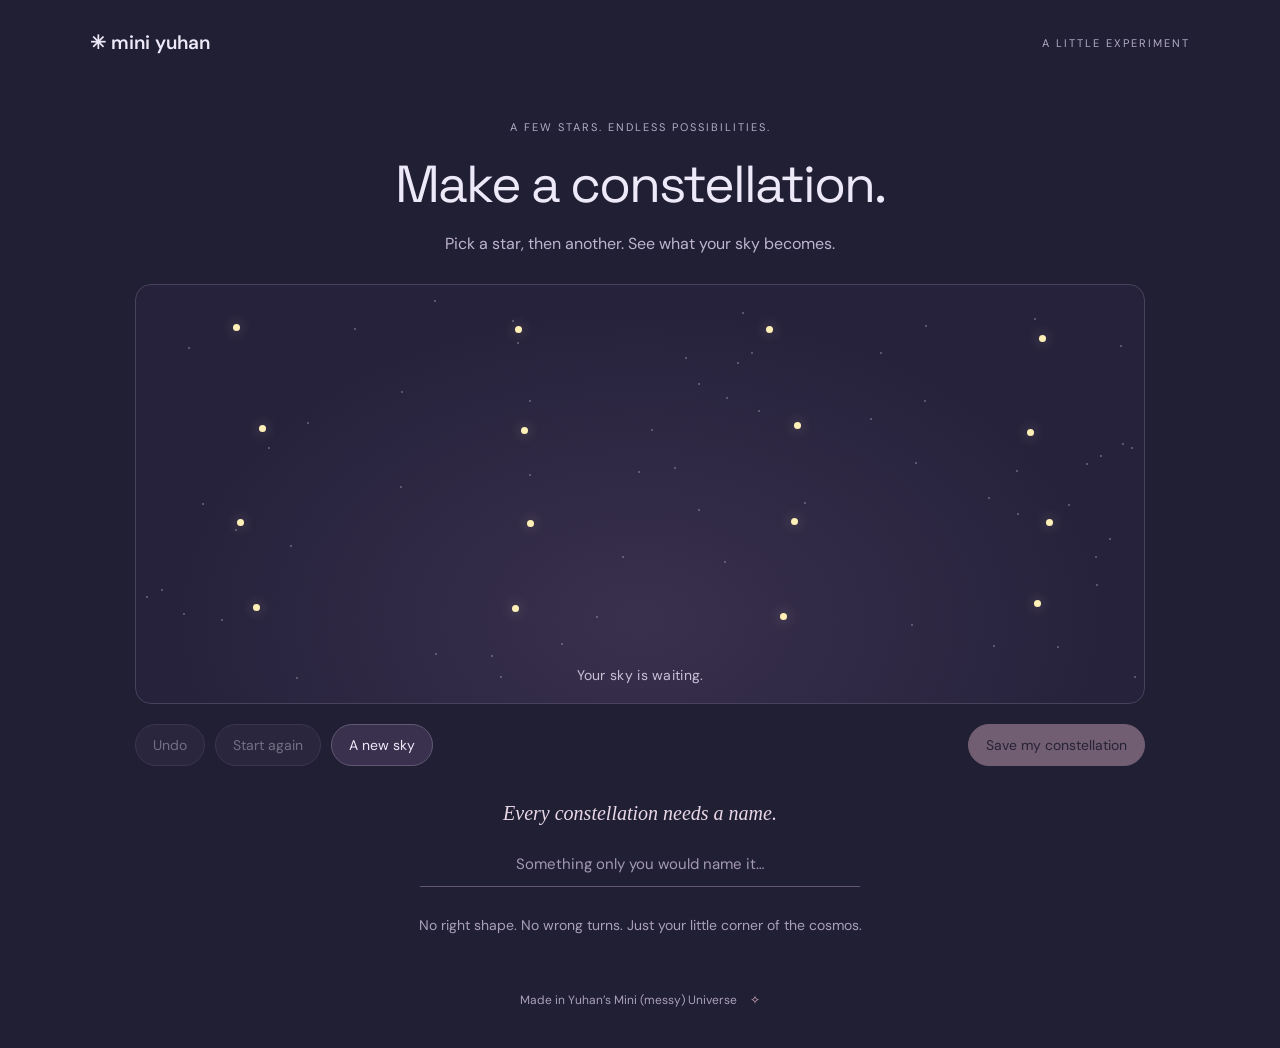
==== constellation/index.html @ 7f007862 "Add playable constellation experiment" ====
<!doctype html>
<html lang="en"><head><meta charset="utf-8"><meta name="viewport" content="width=device-width,initial-scale=1"><title>Make a constellation · Mini Yuhan</title><link rel="icon" href="../icon.svg"><link rel="stylesheet" href="constellation.css"></head>
<body><header><a href="../">✳ mini yuhan</a><span>A LITTLE EXPERIMENT</span></header><main><div class="title"><span class="kicker">A FEW STARS. ENDLESS POSSIBILITIES.</span><h1>Make a constellation.</h1><p>Pick a star, then another. See what your sky becomes.</p></div><div class="sky" id="sky"><svg viewBox="0 0 1000 560" preserveAspectRatio="none" aria-hidden="true" id="lines"></svg><div id="stars" role="group" aria-label="Stars to connect"></div><div class="sky-caption" aria-live="polite" id="caption">Your sky is waiting.</div></div><div class="toolbar"><div class="tools"><button id="undo" disabled>Undo</button><button id="clear" disabled>Start again</button><button id="shuffle">A new sky</button></div><button id="download" disabled>Save my constellation</button></div><label class="name-label" for="name">Every constellation needs a name.</label><input id="name" placeholder="Something only you would name it…" maxlength="60" autocomplete="off"><p class="footnote">No right shape. No wrong turns. Just your little corner of the cosmos.</p></main><footer>Made in Yuhan’s Mini (messy) Universe <span>✧</span></footer><script src="constellation.js"></script></body></html>
---- constellation/constellation.css ----
@import url('https://fonts.googleapis.com/css2?family=DM+Sans:wght@400;500;600&family=Space+Grotesk:wght@400;500&display=swap');
:root{color-scheme:dark}*{box-sizing:border-box}body{margin:0;background:#211f33;color:#eee9f9;font-family:'DM Sans',sans-serif;font-size:16px}header{max-width:1180px;margin:auto;padding:30px 40px;display:flex;align-items:center;justify-content:space-between}a{color:inherit;text-decoration:none}header a{font-weight:600;font-size:19px}header span,.kicker{font-size:11px;letter-spacing:2px;color:#b4acc9}main{max-width:1080px;padding:30px 35px 0;margin:auto}.title{text-align:center}h1{font-family:'Space Grotesk',sans-serif;font-weight:400;font-size:clamp(32px,5vw,52px);letter-spacing:-2px;margin:15px 0}.title p{color:#bdb5ce;font-size:16px;margin-bottom:30px}.sky{height:420px;position:relative;border:1px solid #49425d;border-radius:16px;overflow:hidden;background:radial-gradient(ellipse at 50% 80%,#39304e 0,transparent 65%),#26223c}#lines,#stars{position:absolute;inset:0;width:100%;height:100%}#lines{pointer-events:none}.star{position:absolute;width:44px;height:44px;padding:0;border:0;background:none;transform:translate(-50%,-50%);cursor:pointer;border-radius:50%}.star:after{content:'';display:block;width:7px;height:7px;background:#fff0b7;border-radius:50%;margin:auto;box-shadow:0 0 13px #fff0b766;transition:transform .2s,box-shadow .2s}.star:hover:after,.star:focus-visible:after{transform:scale(1.8);box-shadow:0 0 20px #fff0b7}.star.selected:after{background:#f4b6cf;box-shadow:0 0 18px #f4b6cfaa}.star.last{outline:1px solid #f4b6cf77;outline-offset:-7px}.dust{position:absolute;width:2px;height:2px;background:#d5cce3;border-radius:50%;pointer-events:none;opacity:.4}.sky-caption{position:absolute;bottom:19px;left:20px;right:20px;text-align:center;pointer-events:none;color:#c9c0d8;font-size:14px;letter-spacing:.3px}.toolbar{display:flex;justify-content:space-between;gap:15px;margin-top:20px}.tools{display:flex;gap:10px}button{font-family:inherit;color:#eee9f9;background:#39314d;border:1px solid #625774;border-radius:30px;padding:11px 17px;font-size:14px;cursor:pointer}button:hover:enabled{background:#4a3d62}button:disabled{opacity:.4;cursor:default}#download{background:#e9bdd0;color:#32273d;border-color:#e9bdd0}a:focus-visible,button:focus-visible,input:focus-visible{outline:2px solid #f4b6cf;outline-offset:4px}.name-label{display:block;text-align:center;font-family:Georgia,serif;font-style:italic;font-size:20px;margin-top:36px;color:#e9d8e7}input{display:block;max-width:440px;width:100%;margin:15px auto 0;padding:12px 5px;border:0;border-bottom:1px solid #625774;background:transparent;color:#f4b6cf;text-align:center;font-family:inherit;font-size:17px;border-radius:0}input::placeholder{color:#a499b5;font-size:15px}.footnote{text-align:center;color:#aaa0bb;font-size:14px;margin-top:27px;line-height:1.7}footer{text-align:center;color:#aaa0bb;font-size:12px;padding:40px 20px}footer span{padding-left:10px;color:#e9bdd0}@media(max-width:620px){header{padding:24px 22px}header span{font-size:9px;letter-spacing:1px}main{padding:25px 18px 0}.kicker{font-size:10px;letter-spacing:1.3px}.sky{height:380px}.toolbar{flex-wrap:wrap;justify-content:center}.tools{gap:7px}button{font-size:13px;padding:11px 14px}#download{width:100%;margin-top:4px}.title p{font-size:15px;line-height:1.7}footer{padding-top:22px}}@media(prefers-reduced-motion:reduce){*{transition:none!important}}
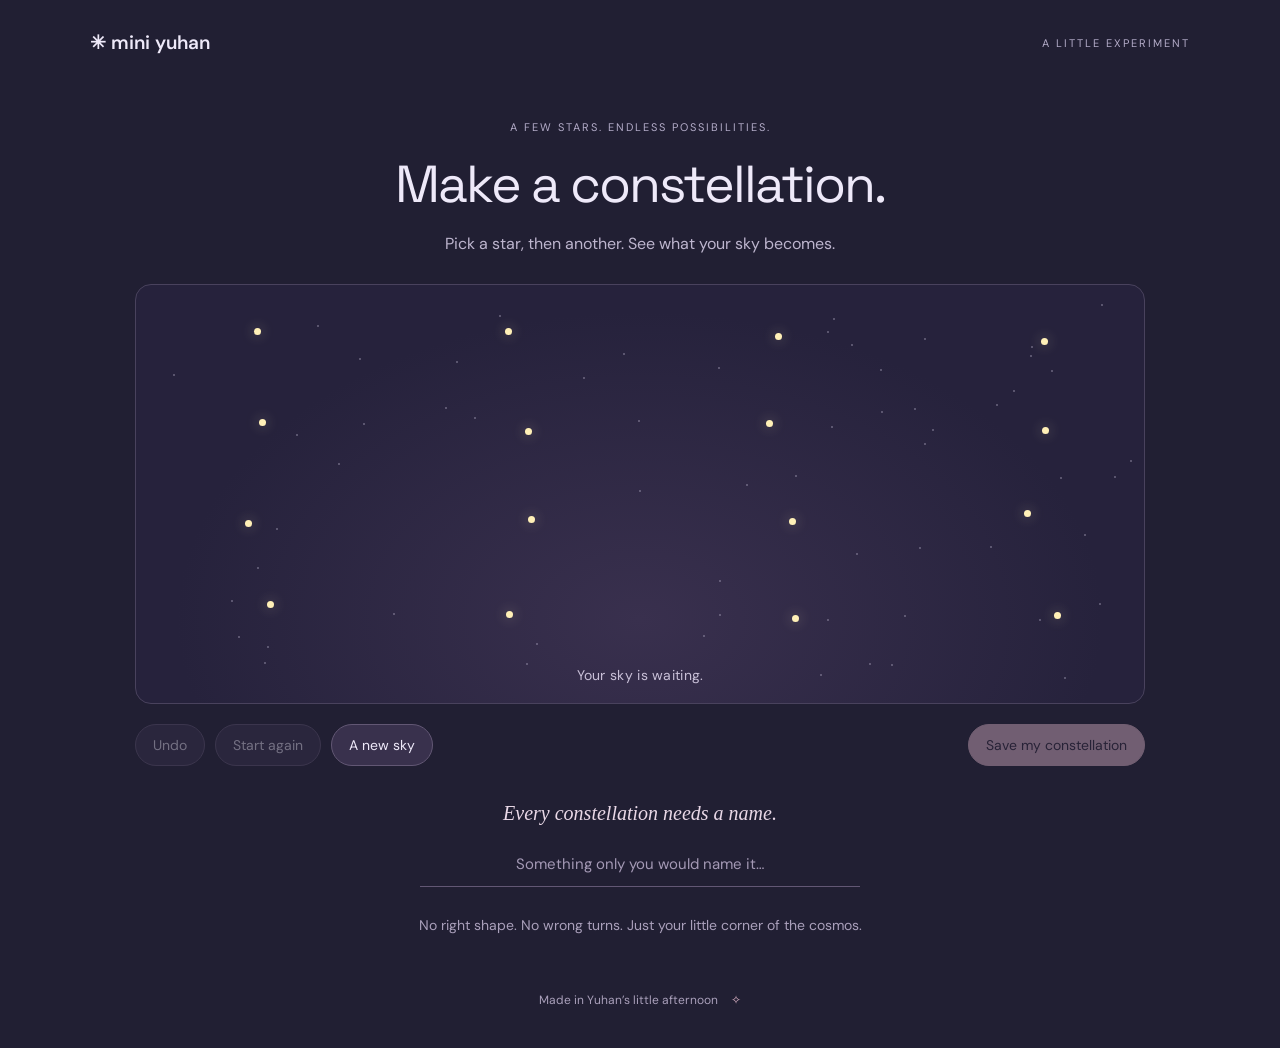
==== commit b3d89c48: "Match the example to the afternoon welcome" ====
--- a/constellation/index.html
+++ b/constellation/index.html
@@ -1,3 +1,3 @@
 <!doctype html>
-<html lang="en"><head><meta charset="utf-8"><meta name="viewport" content="width=device-width,initial-scale=1"><title>Make a constellation · Mini Yuhan</title><link rel="icon" href="../icon.svg"><link rel="stylesheet" href="constellation.css"></head>
-<body><header><a href="../">✳ mini yuhan</a><span>A LITTLE EXPERIMENT</span></header><main><div class="title"><span class="kicker">A FEW STARS. ENDLESS POSSIBILITIES.</span><h1>Make a constellation.</h1><p>Pick a star, then another. See what your sky becomes.</p></div><div class="sky" id="sky"><svg viewBox="0 0 1000 560" preserveAspectRatio="none" aria-hidden="true" id="lines"></svg><div id="stars" role="group" aria-label="Stars to connect"></div><div class="sky-caption" aria-live="polite" id="caption">Your sky is waiting.</div></div><div class="toolbar"><div class="tools"><button id="undo" disabled>Undo</button><button id="clear" disabled>Start again</button><button id="shuffle">A new sky</button></div><button id="download" disabled>Save my constellation</button></div><label class="name-label" for="name">Every constellation needs a name.</label><input id="name" placeholder="Something only you would name it…" maxlength="60" autocomplete="off"><p class="footnote">No right shape. No wrong turns. Just your little corner of the cosmos.</p></main><footer>Made in Yuhan’s Mini (messy) Universe <span>✧</span></footer><script src="constellation.js"></script></body></html>
+<html lang="en"><head><meta charset="utf-8"><meta name="viewport" content="width=device-width,initial-scale=1"><title>Make a constellation · An afternoon with Yuhan</title><link rel="icon" href="../icon.svg"><link rel="stylesheet" href="constellation.css"></head>
+<body><header><a href="../">✳ mini yuhan</a><span>A LITTLE EXPERIMENT</span></header><main><div class="title"><span class="kicker">A FEW STARS. ENDLESS POSSIBILITIES.</span><h1>Make a constellation.</h1><p>Pick a star, then another. See what your sky becomes.</p></div><div class="sky" id="sky"><svg viewBox="0 0 1000 560" preserveAspectRatio="none" aria-hidden="true" id="lines"></svg><div id="stars" role="group" aria-label="Stars to connect"></div><div class="sky-caption" aria-live="polite" id="caption">Your sky is waiting.</div></div><div class="toolbar"><div class="tools"><button id="undo" disabled>Undo</button><button id="clear" disabled>Start again</button><button id="shuffle">A new sky</button></div><button id="download" disabled>Save my constellation</button></div><label class="name-label" for="name">Every constellation needs a name.</label><input id="name" placeholder="Something only you would name it…" maxlength="60" autocomplete="off"><p class="footnote">No right shape. No wrong turns. Just your little corner of the cosmos.</p></main><footer>Made in Yuhan’s little afternoon <span>✧</span></footer><script src="constellation.js"></script></body></html>
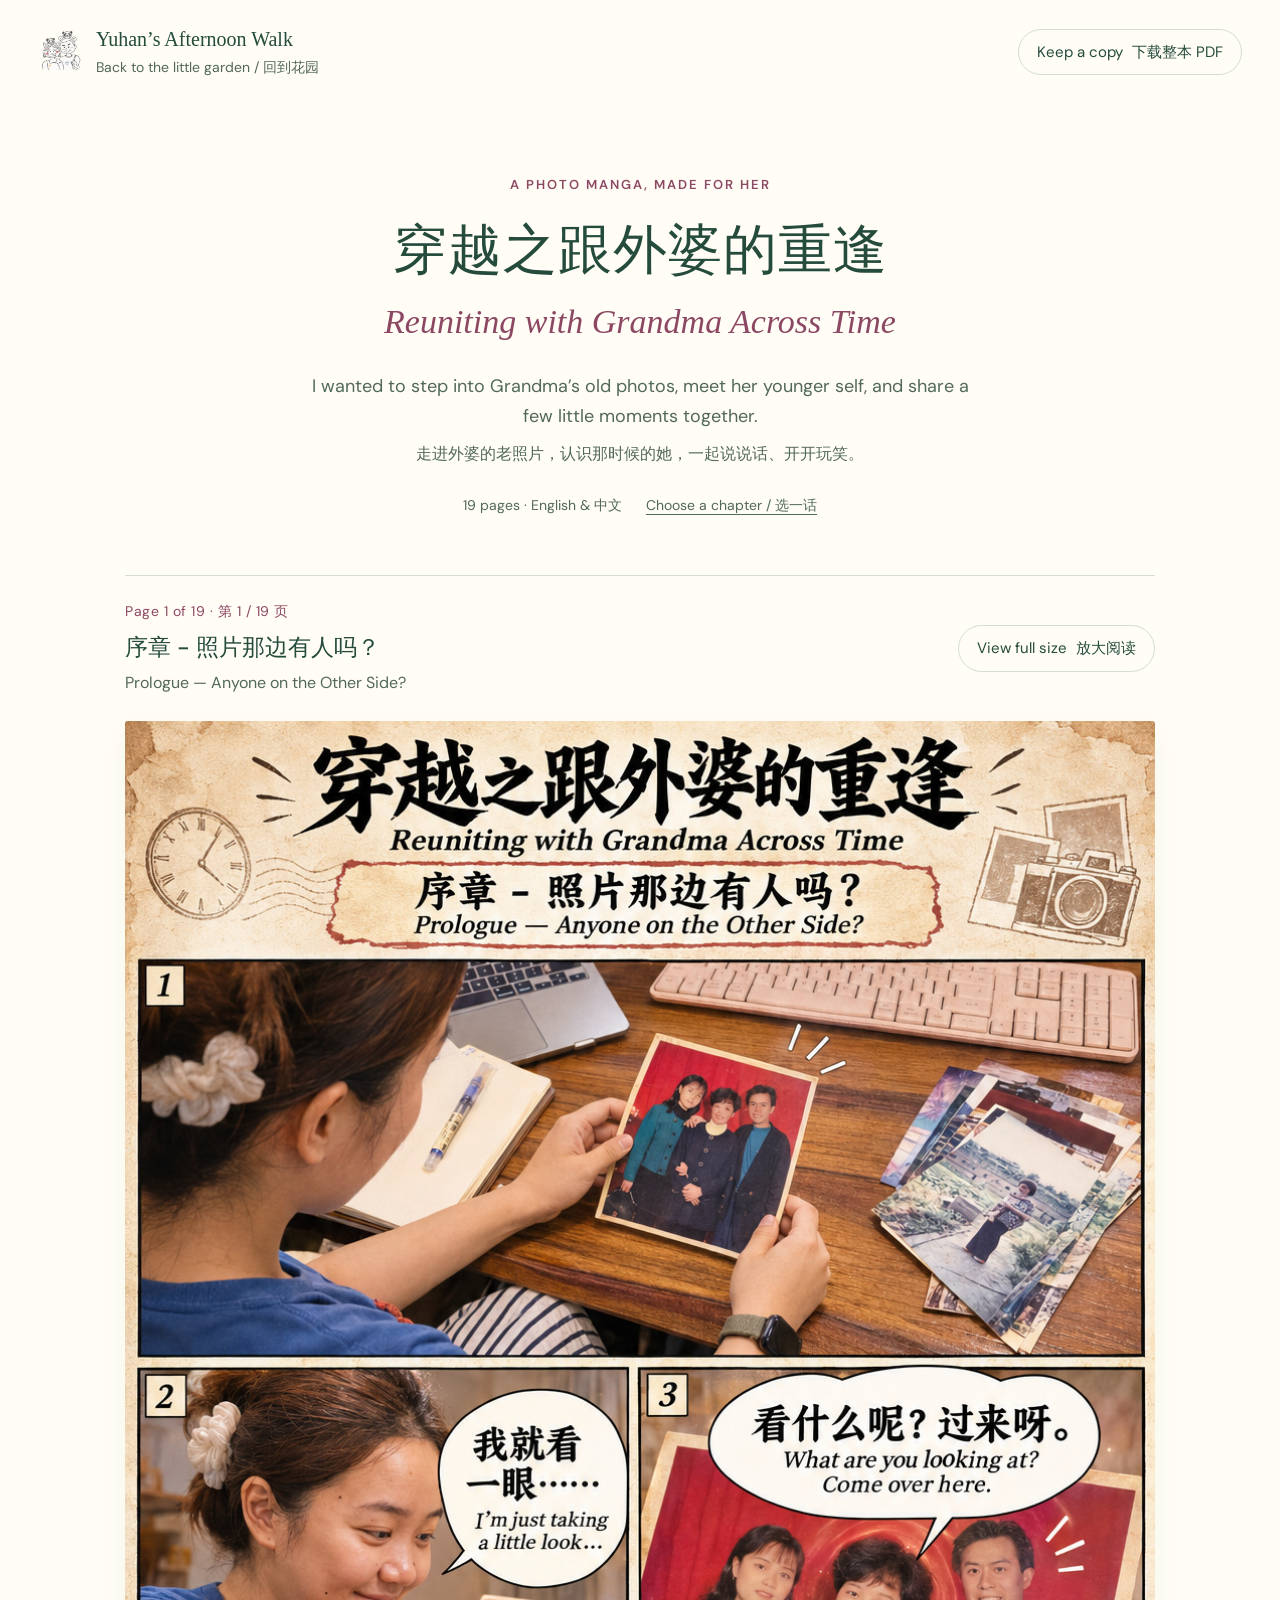
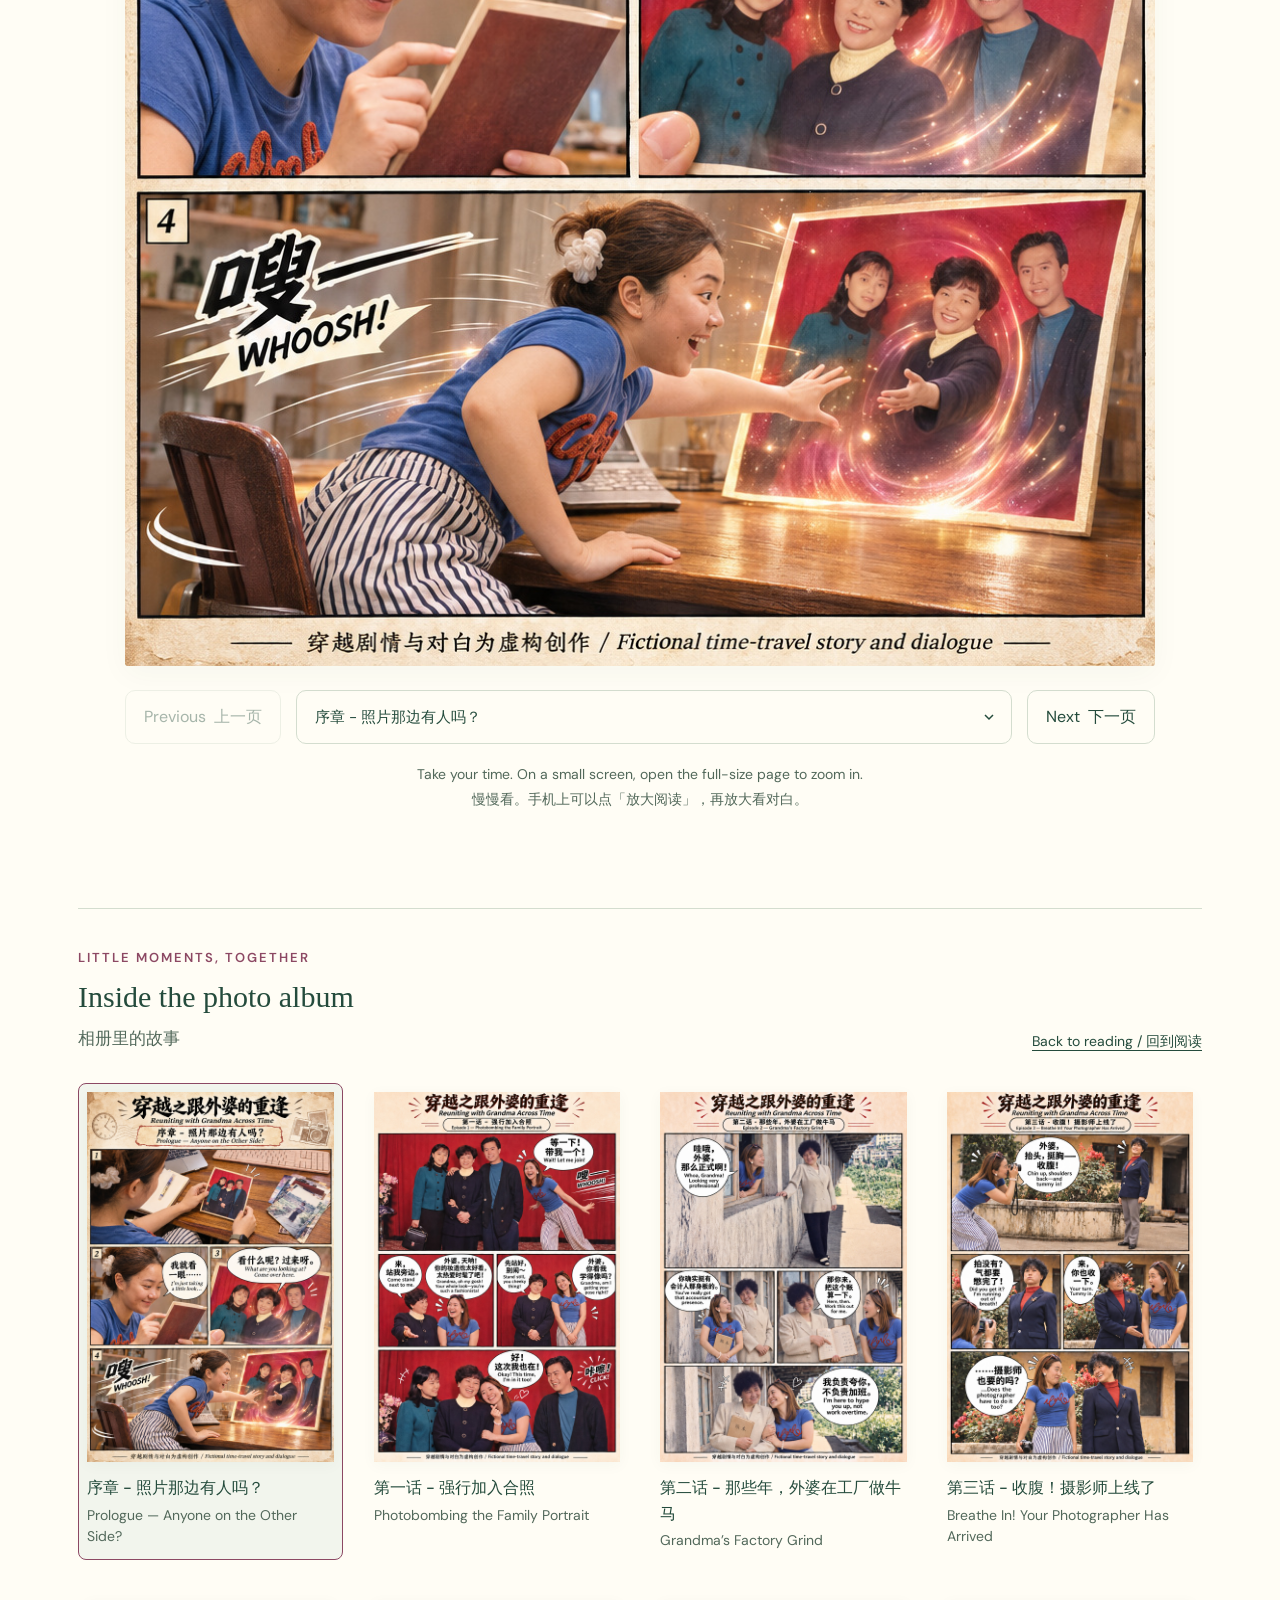
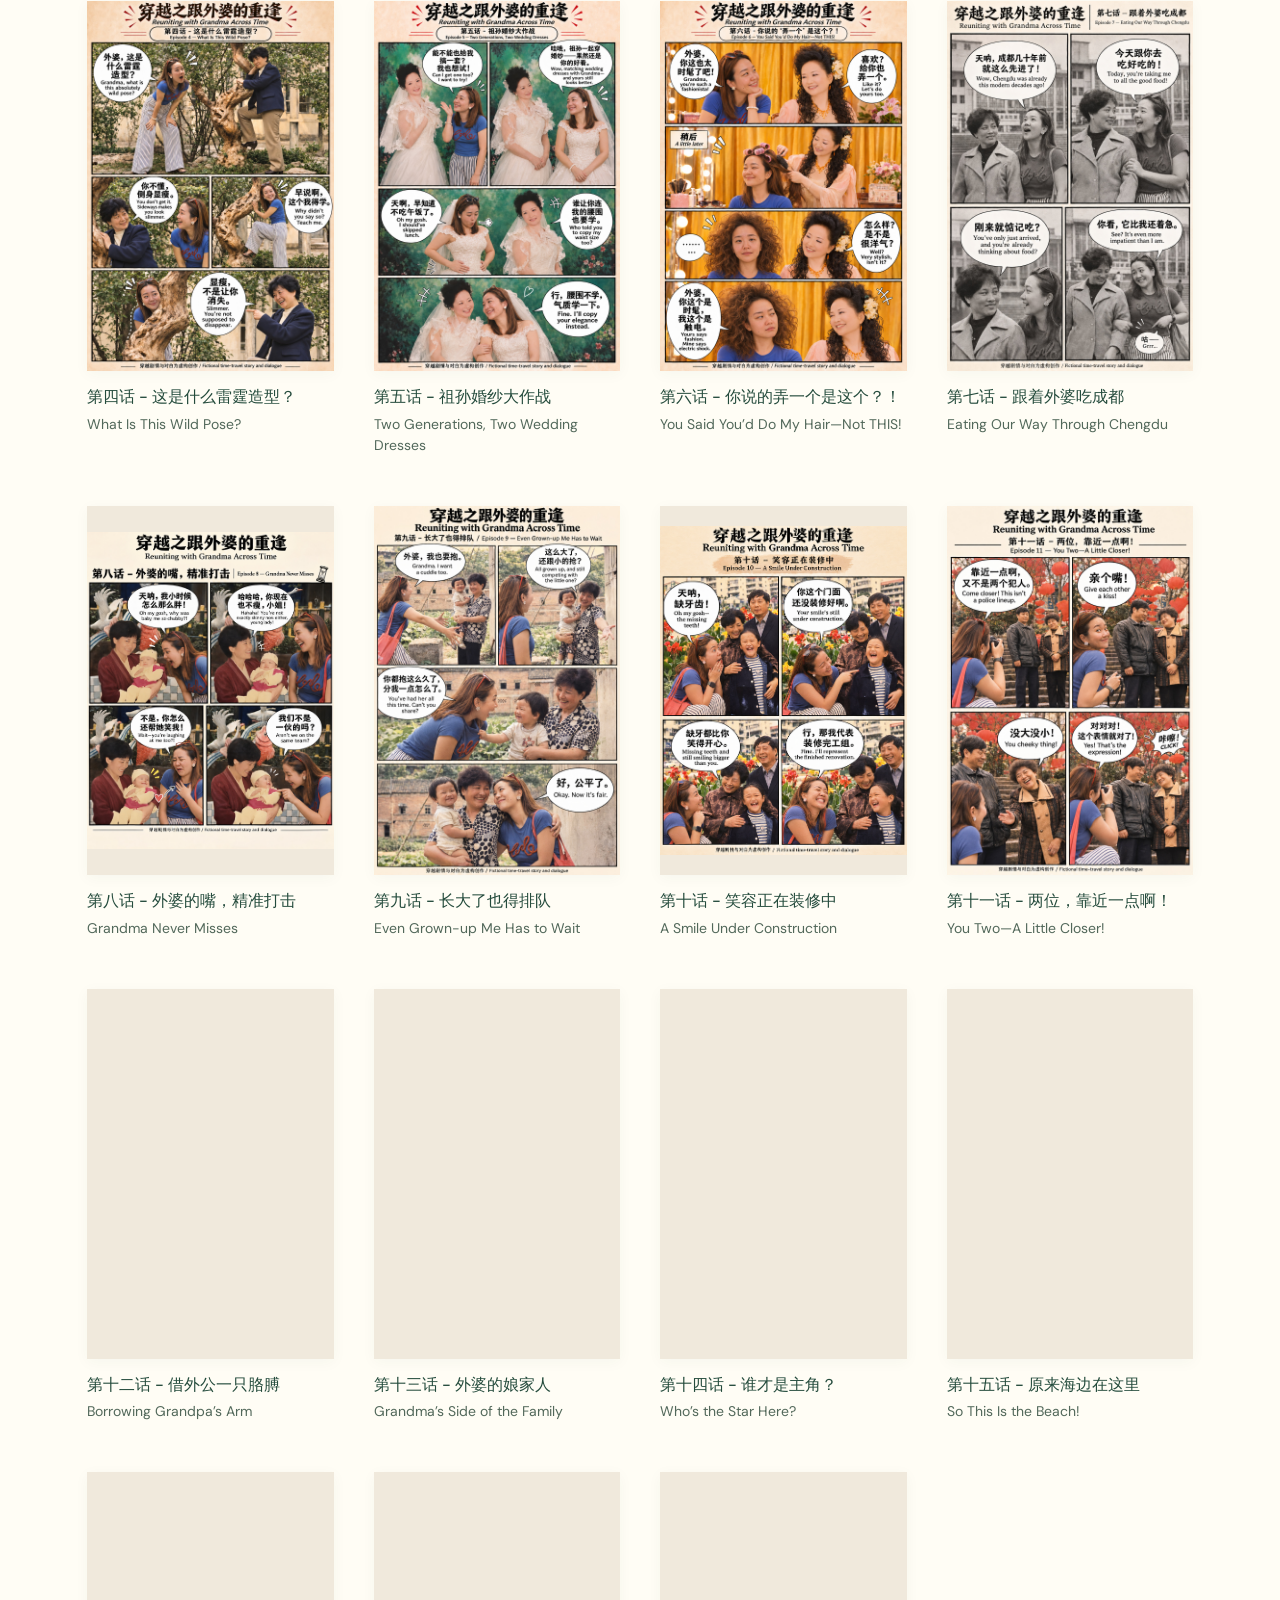
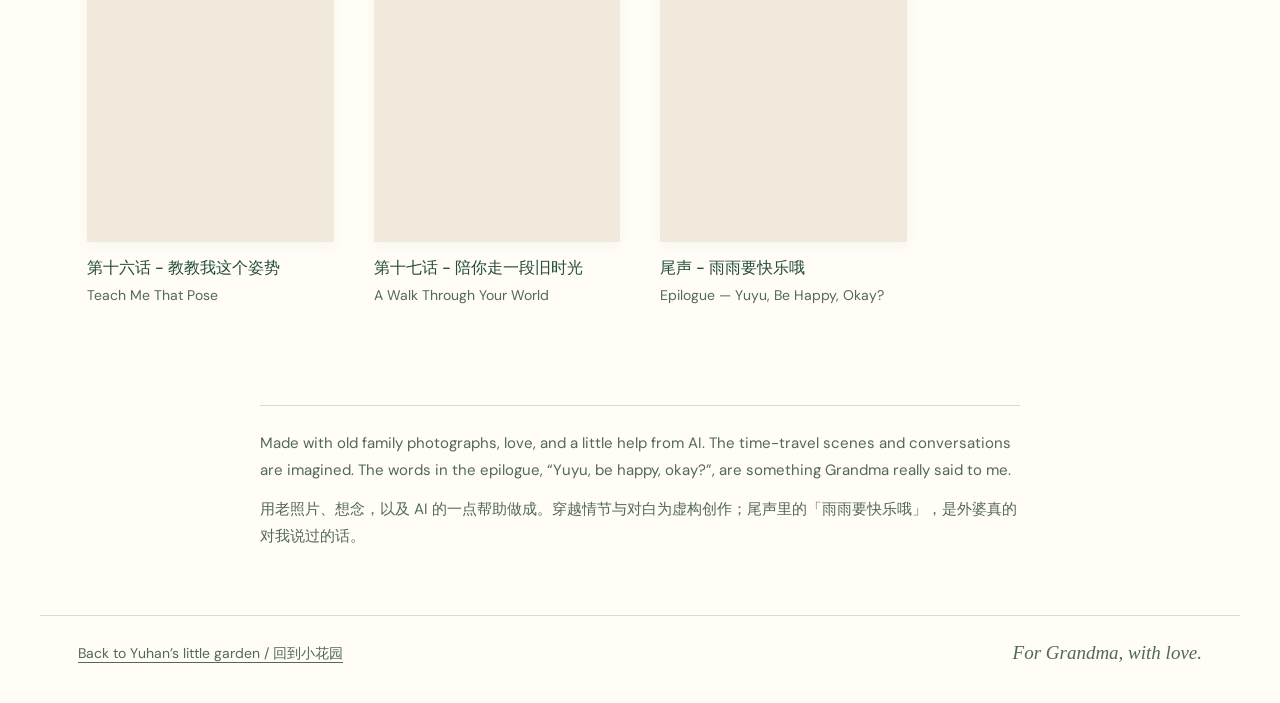
==== commit 0d7aa23e: "Redirect retired constellation demo to Grandma reunion" ====
--- a/constellation/index.html
+++ b/constellation/index.html
@@ -1,3 +1,2 @@
 <!doctype html>
-<html lang="en"><head><meta charset="utf-8"><meta name="viewport" content="width=device-width,initial-scale=1"><title>Make a constellation · An afternoon with Yuhan</title><link rel="icon" href="../icon.svg"><link rel="stylesheet" href="constellation.css"></head>
-<body><header><a href="../">✳ mini yuhan</a><span>A LITTLE EXPERIMENT</span></header><main><div class="title"><span class="kicker">A FEW STARS. ENDLESS POSSIBILITIES.</span><h1>Make a constellation.</h1><p>Pick a star, then another. See what your sky becomes.</p></div><div class="sky" id="sky"><svg viewBox="0 0 1000 560" preserveAspectRatio="none" aria-hidden="true" id="lines"></svg><div id="stars" role="group" aria-label="Stars to connect"></div><div class="sky-caption" aria-live="polite" id="caption">Your sky is waiting.</div></div><div class="toolbar"><div class="tools"><button id="undo" disabled>Undo</button><button id="clear" disabled>Start again</button><button id="shuffle">A new sky</button></div><button id="download" disabled>Save my constellation</button></div><label class="name-label" for="name">Every constellation needs a name.</label><input id="name" placeholder="Something only you would name it…" maxlength="60" autocomplete="off"><p class="footnote">No right shape. No wrong turns. Just your little corner of the cosmos.</p></main><footer>Made in Yuhan’s little afternoon <span>✧</span></footer><script src="constellation.js"></script></body></html>
+<html lang="en"><head><meta charset="utf-8"><meta name="viewport" content="width=device-width,initial-scale=1"><meta http-equiv="refresh" content="0;url=../grandma/"><link rel="canonical" href="https://walkwithyuhan.github.io/grandma/"><title>Reuniting with Grandma Across Time</title></head><body><p>This flower now holds a new story. <a href="../grandma/">Read Reuniting with Grandma Across Time / 穿越之跟外婆的重逢</a>.</p></body></html>
